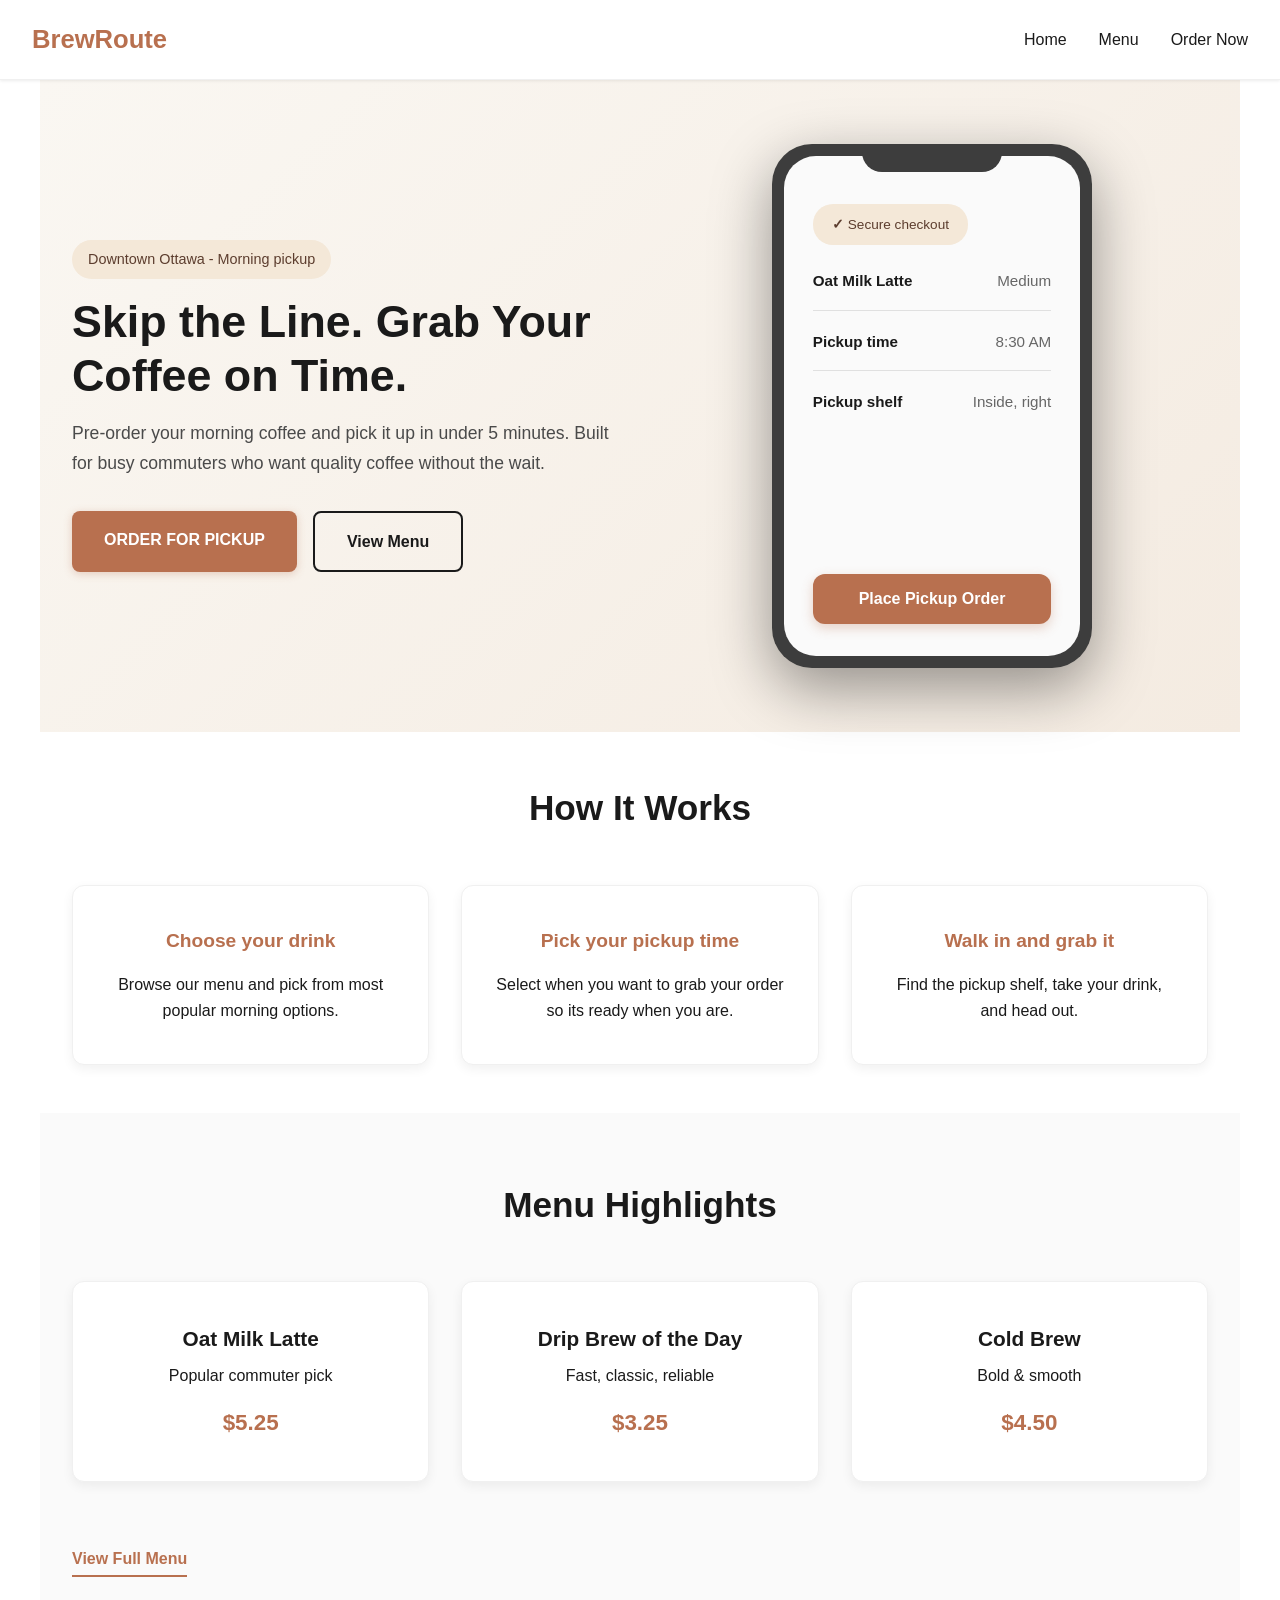
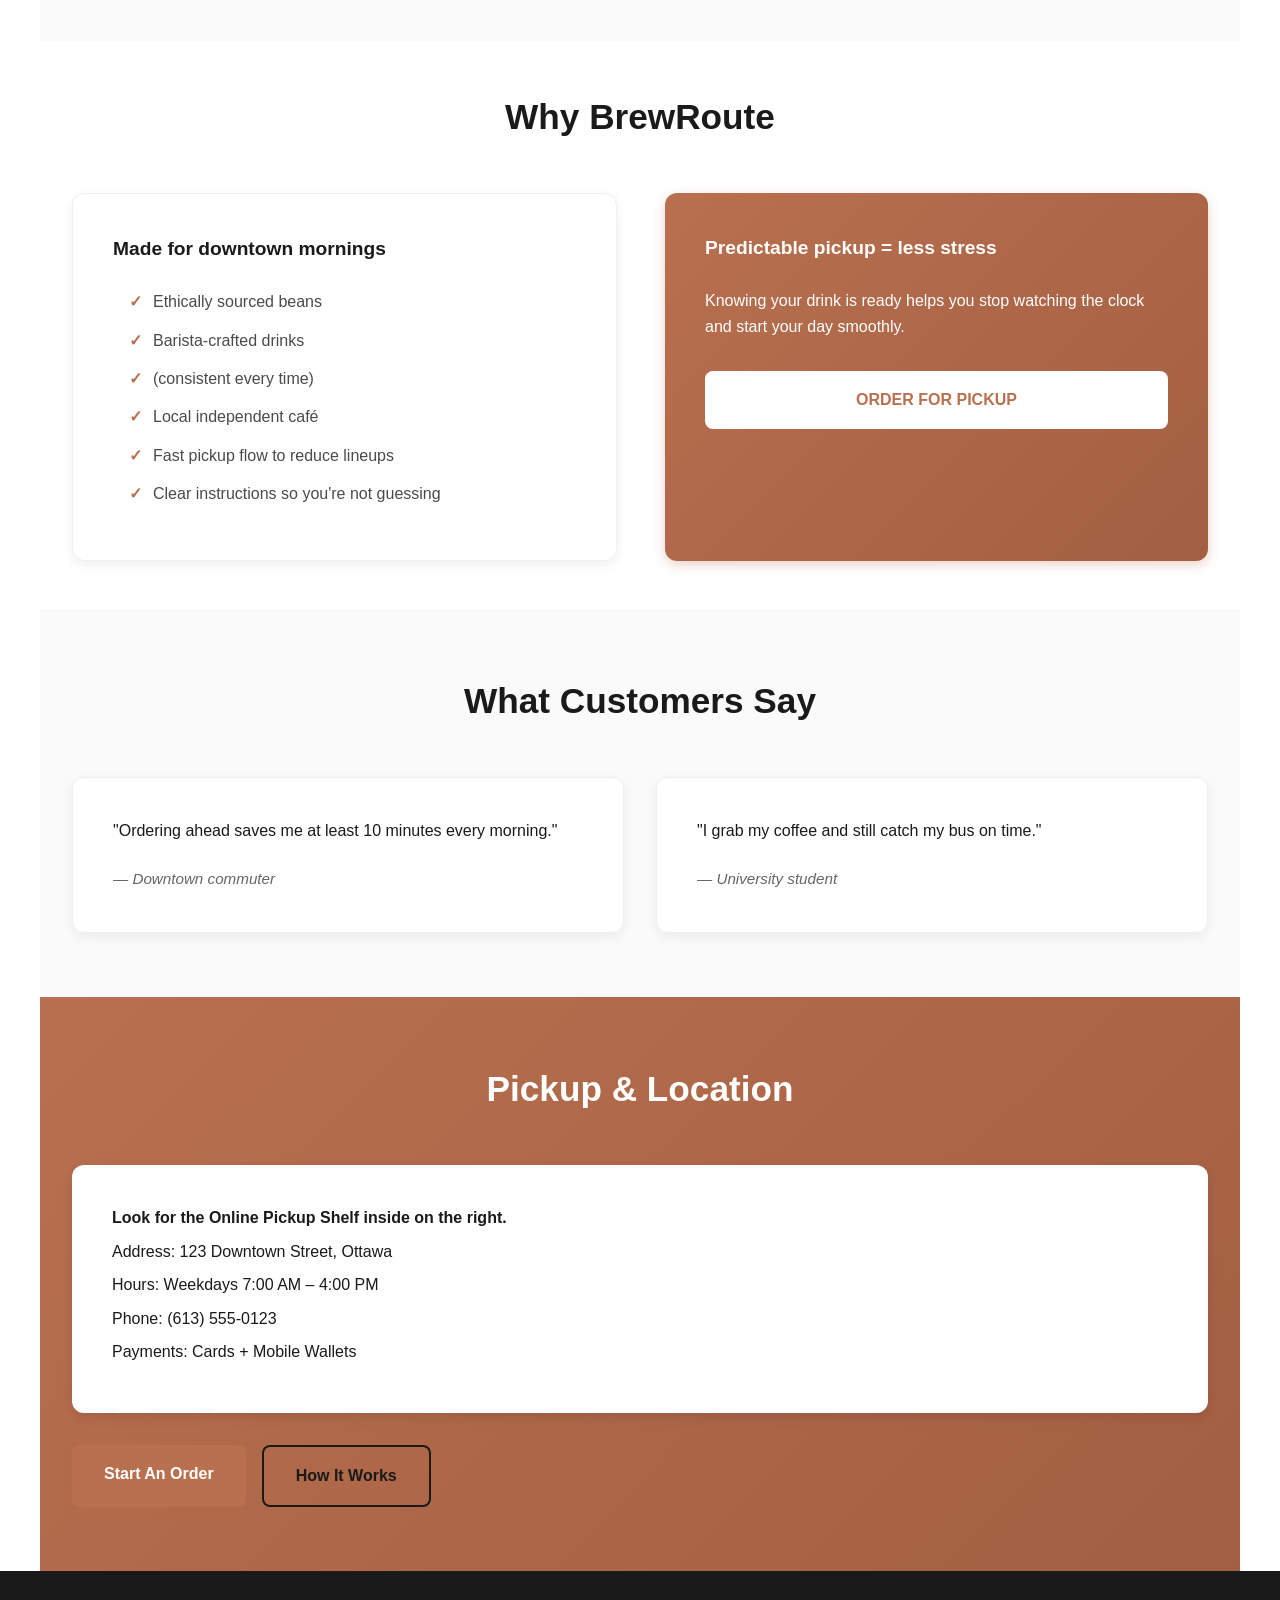
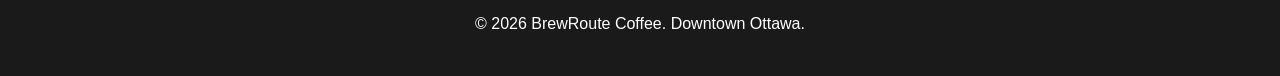
==== index.html @ 7d9546ca "Initial commit: BrewRoute Coffee website with responsive design" ====
<!DOCTYPE html>
<html lang="en">
<head>
    <meta charset="UTF-8">
    <meta name="viewport" content="width=device-width, initial-scale=1.0">
    <title>BrewRoute Coffee - Skip the Line</title>
    <link rel="stylesheet" href="style.css">
</head>
<body>
    <header>
        <nav>
            <div class="logo">BrewRoute</div>
            <ul class="nav-links">
                <li><a href="index.html">Home</a></li>
                <li><a href="menu.html">Menu</a></li>
                <li><a href="order.html">Order Now</a></li>
            </ul>
        </nav>
    </header>

    <main>
        <section class="hero">
            <div class="hero-content">
                <div class="hero-text">
                    <p class="location-tag">Downtown Ottawa - Morning pickup</p>
                    <h1>Skip the Line. Grab Your Coffee on Time.</h1>
                    <p class="hero-description">Pre-order your morning coffee and pick it up in under 5 minutes. Built for busy commuters who want quality coffee without the wait.</p>
                    <div class="hero-buttons">
                        <a href="order.html" class="btn-primary">ORDER FOR PICKUP</a>
                        <a href="menu.html" class="btn-secondary">View Menu</a>
                    </div>
                </div>
                <div class="hero-image">
                    <div class="phone-mockup">
                        <div class="phone-notch"></div>
                        <div class="phone-screen">
                            <div class="checkout-badge">
                                <span>✓</span> Secure checkout
                            </div>
                            <div class="order-details">
                                <div class="order-row">
                                    <span class="label">Oat Milk Latte</span>
                                    <span class="value">Medium</span>
                                </div>
                                <div class="order-row">
                                    <span class="label">Pickup time</span>
                                    <span class="value">8:30 AM</span>
                                </div>
                                <div class="order-row">
                                    <span class="label">Pickup shelf</span>
                                    <span class="value">Inside, right</span>
                                </div>
                            </div>
                            <button class="place-order-btn">Place Pickup Order</button>
                        </div>
                    </div>
                </div>
            </div>
        </section>

        <section class="how-it-works">
            <h2>How It Works</h2>
            <div class="steps">
                <div class="step">
                    <h3>Choose your drink</h3>
                    <p>Browse our menu and pick from most popular morning options.</p>
                </div>
                <div class="step">
                    <h3>Pick your pickup time</h3>
                    <p>Select when you want to grab your order so its ready when you are.</p>
                </div>
                <div class="step">
                    <h3>Walk in and grab it</h3>
                    <p>Find the pickup shelf, take your drink, and head out.</p>
                </div>
            </div>
        </section>

        <section class="menu-highlights">
            <h2>Menu Highlights</h2>
            <div class="menu-items">
                <div class="menu-item">
                    <h3>Oat Milk Latte</h3>
                    <p>Popular commuter pick</p>
                    <p class="price">$5.25</p>
                </div>
                <div class="menu-item">
                    <h3>Drip Brew of the Day</h3>
                    <p>Fast, classic, reliable</p>
                    <p class="price">$3.25</p>
                </div>
                <div class="menu-item">
                    <h3>Cold Brew</h3>
                    <p>Bold & smooth</p>
                    <p class="price">$4.50</p>
                </div>
            </div>
            <a href="menu.html" class="view-menu-link">View Full Menu</a>
        </section>

        <section class="why-brewroute">
            <h2>Why BrewRoute</h2>
            <div class="why-content">
                <div class="why-left">
                    <h3>Made for downtown mornings</h3>
                    <ul>
                        <li>Ethically sourced beans</li>
                        <li>Barista-crafted drinks</li>
                        <li>(consistent every time)</li>
                        <li>Local independent café</li>
                        <li>Fast pickup flow to reduce lineups</li>
                        <li>Clear instructions so you're not guessing</li>
                    </ul>
                </div>
                <div class="why-right">
                    <h3>Predictable pickup = less stress</h3>
                    <p>Knowing your drink is ready helps you stop watching the clock and start your day smoothly.</p>
                    <div class="order-callout">ORDER FOR PICKUP</div>
                </div>
            </div>
        </section>

        <section class="testimonials">
            <h2>What Customers Say</h2>
            <div class="testimonial-cards">
                <div class="testimonial">
                    <p>"Ordering ahead saves me at least 10 minutes every morning."</p>
                    <p class="author">— Downtown commuter</p>
                </div>
                <div class="testimonial">
                    <p>"I grab my coffee and still catch my bus on time."</p>
                    <p class="author">— University student</p>
                </div>
            </div>
        </section>

        <section class="pickup-location">
            <h2>Pickup & Location</h2>
            <div class="location-info">
                <p><strong>Look for the Online Pickup Shelf inside on the right.</strong></p>
                <p>Address: 123 Downtown Street, Ottawa</p>
                <p>Hours: Weekdays 7:00 AM – 4:00 PM</p>
                <p>Phone: (613) 555-0123</p>
                <p>Payments: Cards + Mobile Wallets</p>
            </div>
            <div class="location-buttons">
                <a href="order.html" class="btn-primary">Start An Order</a>
                <a href="#how-it-works" class="btn-secondary">How It Works</a>
            </div>
        </section>
    </main>

    <footer>
        <p>&copy; 2026 BrewRoute Coffee. Downtown Ottawa.</p>
    </footer>
</body>
</html>
---- style.css ----
* {
    margin: 0;
    padding: 0;
    box-sizing: border-box;
}

body {
    font-family: -apple-system, BlinkMacSystemFont, 'Segoe UI', Arial, sans-serif;
    line-height: 1.6;
    color: #1a1a1a;
}

header {
    background-color: #ffffff;
    padding: 1.2rem 2rem;
    position: sticky;
    top: 0;
    z-index: 100;
    box-shadow: 0 1px 3px rgba(0,0,0,0.08);
    border-bottom: 1px solid #f0f0f0;
}

nav {
    display: flex;
    justify-content: space-between;
    align-items: center;
}

.logo {
    font-size: 1.6rem;
    font-weight: 700;
    color: #b8704f;
}

.nav-links {
    display: flex;
    list-style: none;
    gap: 2rem;
}

.nav-links a {
    text-decoration: none;
    color: #1a1a1a;
    font-weight: 500;
    transition: color 0.3s ease;
}

.nav-links a:hover {
    color: #b8704f;
}

main {
    max-width: 1200px;
    margin: 0 auto;
}

.hero {
    background: linear-gradient(135deg, #faf7f2 0%, #f4ebe1 100%);
    padding: 4rem 2rem;
}

.hero-content {
    display: flex;
    gap: 2rem;
    align-items: center;
}

.hero-text {
    flex: 1;
}

.location-tag {
    background-color: #f4e8d8;
    color: #5c3d2e;
    padding: 0.5rem 1rem;
    display: inline-block;
    margin-bottom: 1rem;
    border-radius: 20px;
    font-size: 0.9rem;
    font-weight: 500;
}

.hero h1 {
    font-size: 2.8rem;
    margin-bottom: 1rem;
    color: #1a1a1a;
    font-weight: 700;
    line-height: 1.2;
}

.hero-description {
    margin-bottom: 2rem;
    font-size: 1.1rem;
    color: #4a4a4a;
    line-height: 1.7;
}

.hero-buttons {
    display: flex;
    gap: 1rem;
}

.btn-primary {
    background-color: #b8704f;
    color: white;
    padding: 1rem 2rem;
    text-decoration: none;
    border-radius: 8px;
    font-weight: 600;
    border: none;
    cursor: pointer;
    box-shadow: 0 2px 8px rgba(184, 112, 79, 0.3);
    transition: all 0.3s ease;
    display: inline-block;
}

.btn-primary:hover {
    background-color: #a35f42;
    box-shadow: 0 4px 12px rgba(184, 112, 79, 0.4);
    transform: translateY(-2px);
}

.btn-secondary {
    background-color: transparent;
    color: #1a1a1a;
    padding: 1rem 2rem;
    text-decoration: none;
    border-radius: 8px;
    font-weight: 600;
    border: 2px solid #1a1a1a;
    transition: all 0.3s ease;
    display: inline-block;
}

.btn-secondary:hover {
    background-color: #1a1a1a;
    color: white;
    transform: translateY(-2px);
}

.hero-image {
    flex: 1;
}

.phone-mockup {
    background-color: #3d3d3d;
    border-radius: 40px;
    padding: 12px;
    max-width: 320px;
    margin: 0 auto;
    box-shadow: 0 20px 60px rgba(0,0,0,0.4);
    position: relative;
}

.phone-notch {
    position: absolute;
    top: 0;
    left: 50%;
    transform: translateX(-50%);
    width: 140px;
    height: 28px;
    background-color: #3d3d3d;
    border-radius: 0 0 20px 20px;
    z-index: 10;
}

.phone-screen {
    background-color: #fafafa;
    border-radius: 32px;
    padding: 3rem 1.8rem 2rem 1.8rem;
    min-height: 500px;
    display: flex;
    flex-direction: column;
    gap: 1.5rem;
}

.checkout-badge {
    background-color: #f4e8d8;
    color: #5c3d2e;
    padding: 0.6rem 1.2rem;
    border-radius: 20px;
    font-size: 0.85rem;
    font-weight: 500;
    display: inline-block;
    align-self: flex-start;
}

.checkout-badge span {
    font-weight: bold;
}

.order-details {
    flex: 1;
    display: flex;
    flex-direction: column;
    gap: 1.2rem;
}

.order-row {
    display: flex;
    justify-content: space-between;
    align-items: center;
    padding-bottom: 1rem;
    border-bottom: 1px solid #e0e0e0;
}

.order-row:last-child {
    border-bottom: none;
}

.order-row .label {
    font-weight: 600;
    color: #1a1a1a;
    font-size: 0.95rem;
}

.order-row .value {
    color: #666;
    font-size: 0.95rem;
}

.place-order-btn {
    background-color: #b8704f;
    color: white;
    padding: 1rem;
    border-radius: 12px;
    font-weight: 600;
    border: none;
    cursor: pointer;
    font-size: 1rem;
    box-shadow: 0 4px 12px rgba(184, 112, 79, 0.3);
    transition: all 0.3s ease;
}

.place-order-btn:hover {
    background-color: #a35f42;
    transform: translateY(-2px);
    box-shadow: 0 6px 16px rgba(184, 112, 79, 0.4);
}

.how-it-works {
    padding: 3rem 2rem;
    background-color: #fff;
}

.how-it-works h2 {
    color: #1a1a1a;
    font-size: 2.2rem;
    margin-bottom: 3rem;
    font-weight: 700;
    text-align: center;
}

/* using flexbox for steps */
.steps {
    display: flex;
    gap: 2rem;
    justify-content: space-around;
}

.step {
    background-color: #ffffff;
    padding: 2.5rem 2rem;
    flex: 1;
    text-align: center;
    border-radius: 12px;
    box-shadow: 0 4px 12px rgba(0,0,0,0.06);
    border: 1px solid #f0f0f0;
    transition: all 0.3s ease;
}

.step:hover {
    box-shadow: 0 8px 24px rgba(0,0,0,0.1);
    transform: translateY(-5px);
}

.step h3 {
    margin-bottom: 1rem;
    color: #b8704f;
    font-weight: 600;
    font-size: 1.2rem;
}

.menu-highlights {
    padding: 4rem 2rem;
    background-color: #fafafa;
}

.menu-highlights h2 {
    color: #1a1a1a;
    font-size: 2.2rem;
    margin-bottom: 3rem;
    font-weight: 700;
    text-align: center;
}

/* using grid for menu items */
.menu-items {
    display: grid;
    grid-template-columns: repeat(3, 1fr);
    gap: 2rem;
    margin-bottom: 2rem;
}

.menu-item {
    background-color: #ffffff;
    padding: 2.5rem 2rem;
    text-align: center;
    border-radius: 12px;
    box-shadow: 0 4px 12px rgba(0,0,0,0.06);
    border: 1px solid #f0f0f0;
    transition: all 0.3s ease;
}

.menu-item:hover {
    transform: translateY(-8px);
    box-shadow: 0 8px 24px rgba(0,0,0,0.1);
}

.menu-item h3 {
    margin-bottom: 0.5rem;
    color: #1a1a1a;
    font-weight: 600;
    font-size: 1.3rem;
}

.price {
    font-weight: 700;
    color: #b8704f;
    font-size: 1.4rem;
    margin-top: 1rem;
}

.view-menu-link {
    display: inline-block;
    margin-top: 2rem;
    color: #b8704f;
    font-weight: 600;
    text-decoration: none;
    border-bottom: 2px solid #b8704f;
    padding-bottom: 4px;
    transition: all 0.3s ease;
}

.view-menu-link:hover {
    color: #a35f42;
    border-bottom-color: #a35f42;
}

.why-brewroute {
    padding: 3rem 2rem;
    background-color: #fff;
}

.why-brewroute h2 {
    color: #1a1a1a;
    font-size: 2.2rem;
    margin-bottom: 3rem;
    font-weight: 700;
    text-align: center;
}

.why-content {
    display: flex;
    gap: 3rem;
}

.why-left {
    flex: 1;
    background-color: #ffffff;
    padding: 2.5rem;
    border-radius: 12px;
    box-shadow: 0 4px 12px rgba(0,0,0,0.06);
    border: 1px solid #f0f0f0;
}

.why-left h3 {
    margin-bottom: 1.5rem;
    color: #1a1a1a;
    font-weight: 600;
    font-size: 1.2rem;
}

.why-left ul {
    list-style: none;
    padding-left: 1rem;
}

.why-left li {
    margin-bottom: 0.8rem;
    color: #4a4a4a;
    position: relative;
    padding-left: 1.5rem;
}

.why-left li:before {
    content: '✓';
    position: absolute;
    left: 0;
    color: #b8704f;
    font-weight: bold;
}

.why-right {
    flex: 1;
    background: linear-gradient(135deg, #b8704f 0%, #a35f42 100%);
    padding: 2.5rem;
    color: white;
    border-radius: 12px;
    box-shadow: 0 4px 12px rgba(184, 112, 79, 0.3);
}

.why-right h3 {
    margin-bottom: 1.5rem;
    font-weight: 600;
    font-size: 1.2rem;
}

.order-callout {
    background-color: white;
    color: #b8704f;
    padding: 1rem;
    text-align: center;
    margin-top: 2rem;
    font-weight: 600;
    border-radius: 8px;
    cursor: pointer;
    transition: all 0.3s ease;
}

.order-callout:hover {
    background-color: #f4e8d8;
    transform: scale(1.02);
}

.testimonials {
    padding: 4rem 2rem;
    background-color: #fafafa;
}

.testimonials h2 {
    color: #1a1a1a;
    font-size: 2.2rem;
    margin-bottom: 3rem;
    font-weight: 700;
    text-align: center;
}

.testimonial-cards {
    display: flex;
    gap: 2rem;
}

.testimonial {
    background-color: #ffffff;
    padding: 2.5rem;
    flex: 1;
    border-radius: 12px;
    box-shadow: 0 4px 12px rgba(0,0,0,0.06);
    border: 1px solid #f0f0f0;
    transition: all 0.3s ease;
}

.testimonial:hover {
    box-shadow: 0 8px 24px rgba(0,0,0,0.1);
    transform: translateY(-5px);
}

.author {
    margin-top: 1.5rem;
    font-style: italic;
    color: #666;
    font-size: 0.95rem;
}

.pickup-location {
    padding: 4rem 2rem;
    background: linear-gradient(135deg, #b8704f 0%, #a35f42 100%);
    color: white;
}

.pickup-location h2 {
    color: white;
    font-size: 2.2rem;
    margin-bottom: 3rem;
    font-weight: 700;
    text-align: center;
}

.location-info {
    background-color: #ffffff;
    color: #1a1a1a;
    padding: 2.5rem;
    margin-bottom: 2rem;
    border-radius: 12px;
    box-shadow: 0 4px 12px rgba(0,0,0,0.1);
}

.location-info p {
    margin-bottom: 0.5rem;
}

.location-buttons {
    display: flex;
    gap: 1rem;
}

footer {
    background-color: #1a1a1a;
    color: white;
    text-align: center;
    padding: 2.5rem;
}

.menu-page-hero {
    background: linear-gradient(135deg, #faf7f2 0%, #f4ebe1 100%);
    padding: 4rem 2rem;
    text-align: center;
}

.menu-page-hero h1 {
    font-size: 2.8rem;
    margin-bottom: 1rem;
    font-weight: 700;
    color: #1a1a1a;
}

.full-menu {
    padding: 3rem 2rem;
}

.menu-category {
    margin-bottom: 3rem;
}

.menu-category h2 {
    color: #1a1a1a;
    font-size: 1.8rem;
    margin-bottom: 2rem;
    font-weight: 700;
}

/* grid for menu cards */
.menu-grid {
    display: grid;
    grid-template-columns: repeat(auto-fit, minmax(250px, 1fr));
    gap: 2rem;
}

.menu-card {
    background-color: #ffffff;
    padding: 2rem;
    border-radius: 12px;
    box-shadow: 0 4px 12px rgba(0,0,0,0.06);
    border: 1px solid #f0f0f0;
    transition: all 0.3s ease;
}

.menu-card:hover {
    transform: translateY(-8px);
    box-shadow: 0 8px 24px rgba(0,0,0,0.1);
}

.menu-card h3 {
    margin-bottom: 0.5rem;
    color: #1a1a1a;
    font-weight: 600;
    font-size: 1.2rem;
}

.menu-cta {
    background-color: #fafafa;
    padding: 4rem 2rem;
    text-align: center;
}

.menu-cta h2 {
    margin-bottom: 2rem;
}

.order-page {
    padding: 3rem 2rem;
    max-width: 600px;
    margin: 0 auto;
}

.order-page h1 {
    font-size: 2.8rem;
    margin-bottom: 1rem;
    text-align: center;
    font-weight: 700;
    color: #1a1a1a;
}

.order-page > p {
    text-align: center;
    margin-bottom: 2rem;
}

.order-form {
    background-color: #ffffff;
    padding: 2.5rem;
    border-radius: 12px;
    box-shadow: 0 4px 12px rgba(0,0,0,0.08);
    border: 1px solid #f0f0f0;
}

.form-group {
    margin-bottom: 1.5rem;
}

.form-group label {
    display: block;
    margin-bottom: 0.5rem;
    font-weight: 600;
    color: #1a1a1a;
}

.form-group input,
.form-group select,
.form-group textarea {
    width: 100%;
    padding: 0.75rem;
    border: 2px solid #e0e0e0;
    border-radius: 8px;
    font-size: 1rem;
    transition: border-color 0.3s ease;
}

.form-group input:focus,
.form-group select:focus,
.form-group textarea:focus {
    outline: none;
    border-color: #b8704f;
}

.order-form button {
    width: 100%;
    font-size: 1.2rem;
    margin-top: 1rem;
}

/* media queries for phones */
@media (max-width: 768px) {
    header {
        padding: 1rem;
    }
    
    .nav-links {
        gap: 1rem;
    }
    
    .hero-content {
        flex-direction: column;
    }
    
    .hero h1 {
        font-size: 2rem;
    }
    
    .hero-buttons {
        flex-direction: column;
    }
    
    .btn-primary, .btn-secondary {
        width: 100%;
        text-align: center;
    }
    
    .phone-mockup {
        max-width: 280px;
    }
    
    .phone-screen {
        padding: 2.5rem 1.5rem 1.5rem 1.5rem;
        min-height: 450px;
    }
    
    .steps {
        flex-direction: column;
    }
    
    .menu-items {
        grid-template-columns: 1fr;
    }
    
    .why-content {
        flex-direction: column;
        gap: 1.5rem;
    }
    
    .testimonial-cards {
        flex-direction: column;
    }
    
    .location-buttons {
        flex-direction: column;
    }
}

@media (max-width: 480px) {
    .logo {
        font-size: 1.2rem;
    }
    
    .nav-links {
        gap: 0.5rem;
        font-size: 0.9rem;
    }
    
    .hero {
        padding: 2rem 1rem;
    }
    
    .hero h1 {
        font-size: 1.5rem;
    }
    
    .hero-description {
        font-size: 1rem;
    }
    
    .how-it-works h2, 
    .menu-highlights h2, 
    .why-brewroute h2, 
    .testimonials h2,
    .pickup-location h2 {
        font-size: 1.5rem;
        padding: 0.75rem 1.5rem;
    }
    
    .step {
        padding: 1.5rem;
    }
    
    .menu-item, .menu-card {
        padding: 1.5rem;
    }
    
    .phone-mockup {
        max-width: 200px;
    }
    
    .phone-screen {
        padding: 1.5rem 1rem;
    }
}
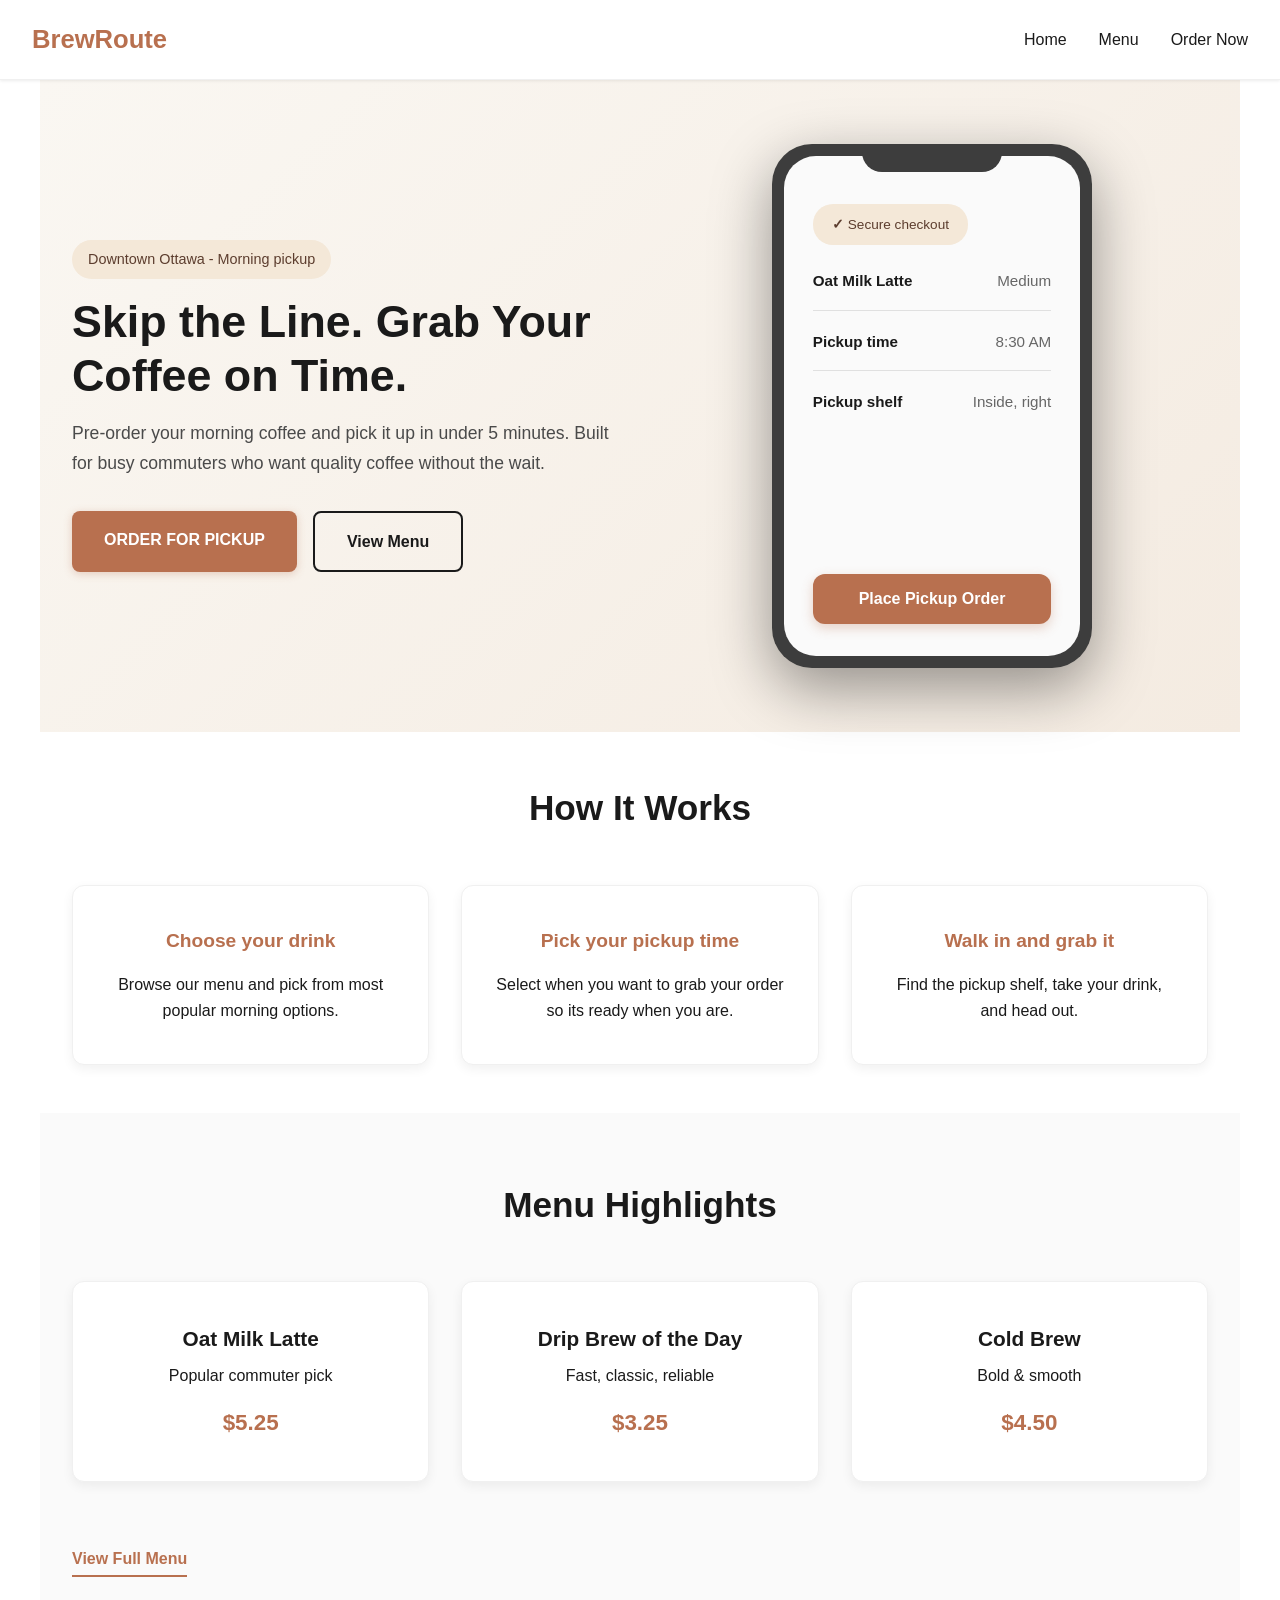
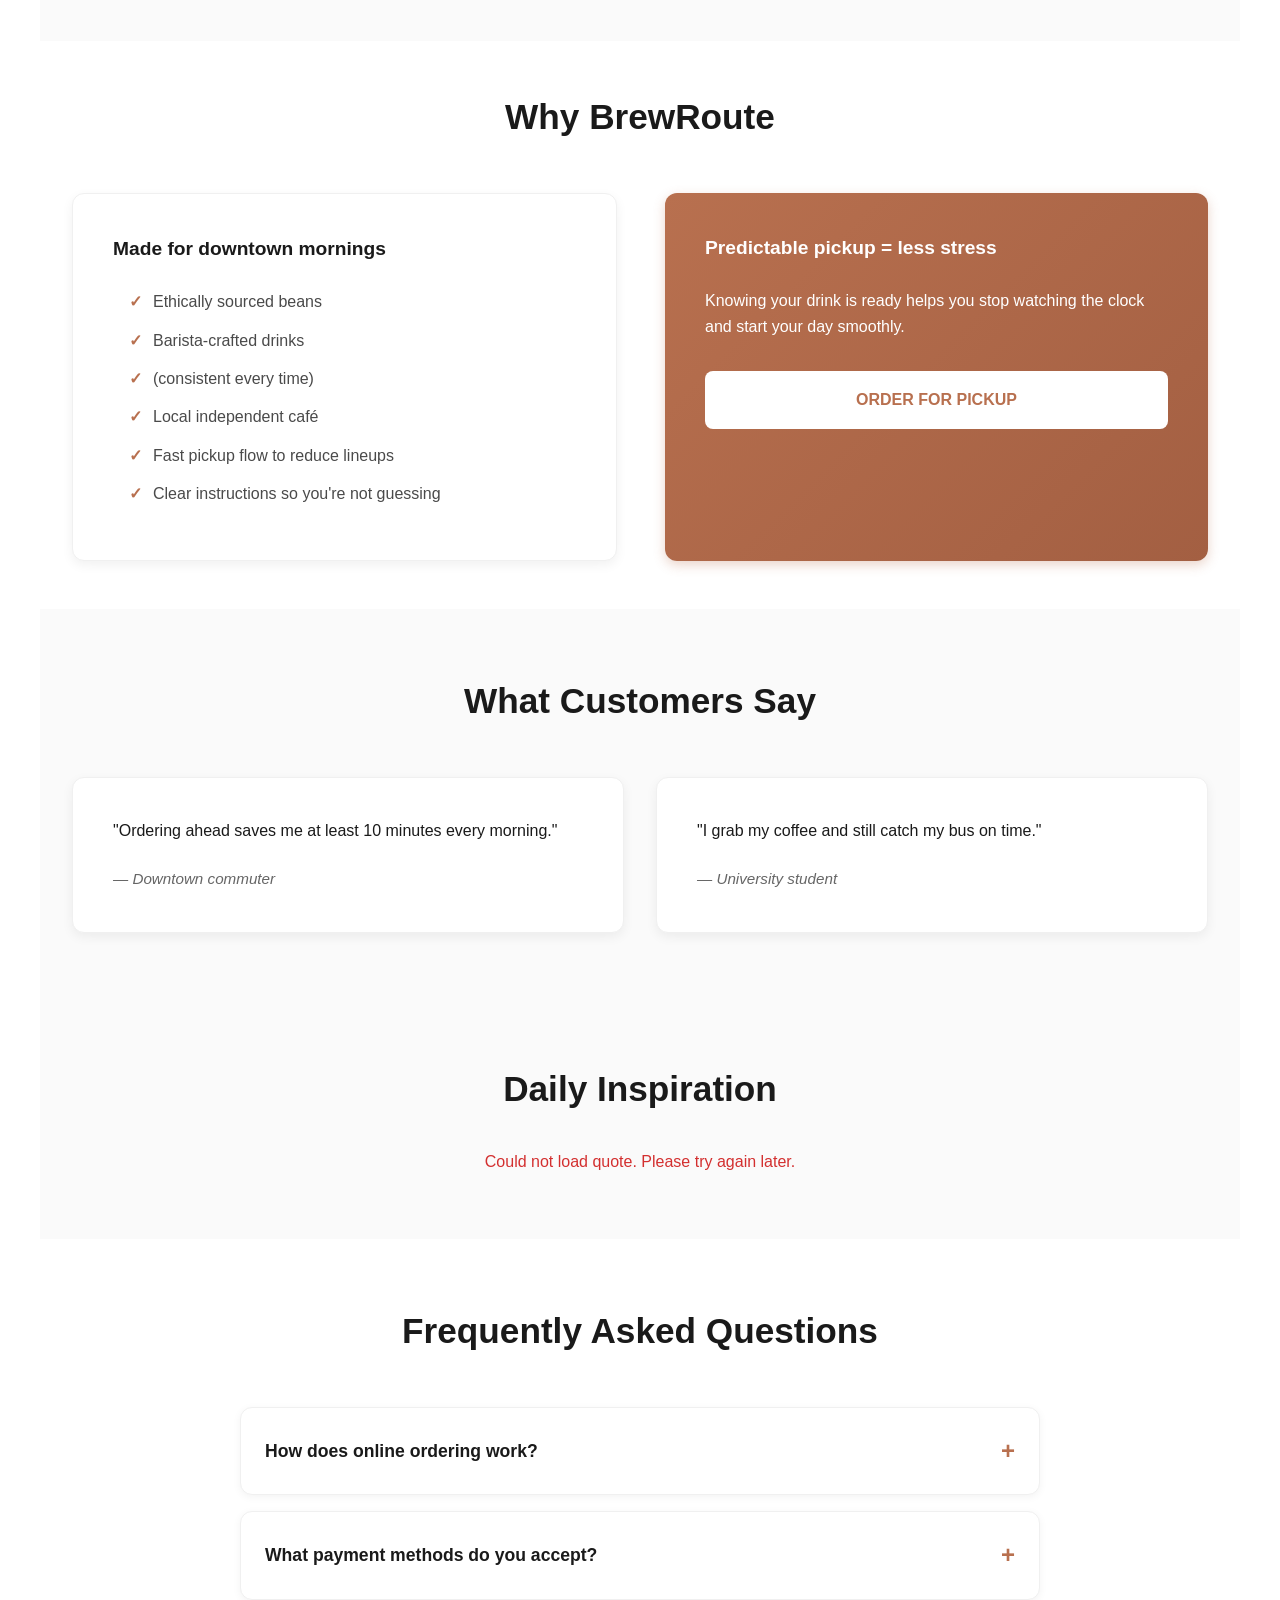
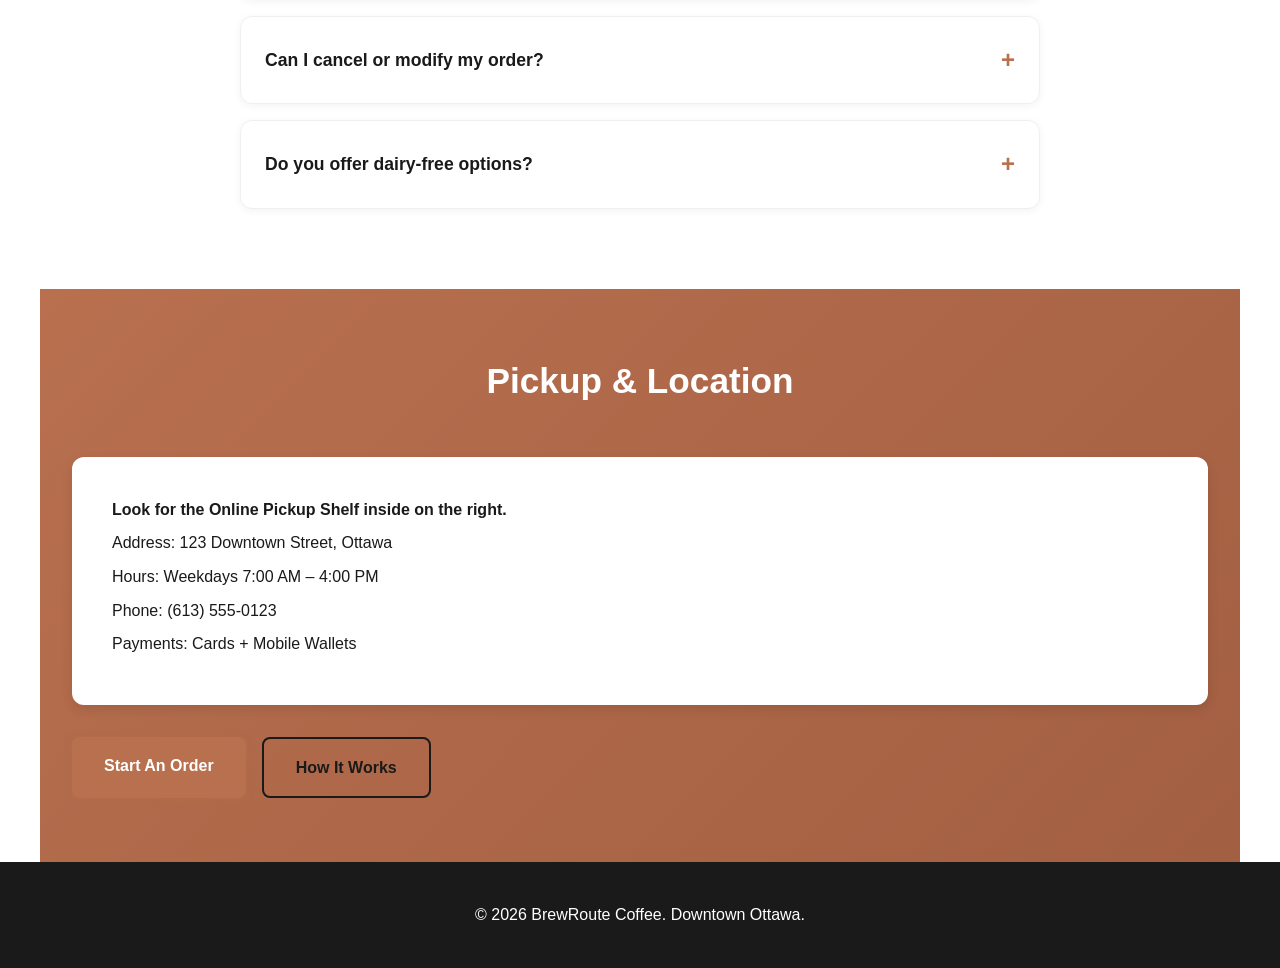
==== commit 48f16f49: "Add Assignment 3 interactive features: hamburger menu, form validation, back to top, dynamic renderi" ====
--- a/index.html
+++ b/index.html
@@ -10,6 +10,11 @@
     <header>
         <nav>
             <div class="logo">BrewRoute</div>
+            <button class="hamburger" aria-label="Toggle menu">
+                <span></span>
+                <span></span>
+                <span></span>
+            </button>
             <ul class="nav-links">
                 <li><a href="index.html">Home</a></li>
                 <li><a href="menu.html">Menu</a></li>
@@ -134,6 +139,53 @@
             </div>
         </section>
 
+        <section class="daily-inspiration">
+            <h2>Daily Inspiration</h2>
+            <div id="daily-quote"></div>
+        </section>
+
+        <section class="faq-section">
+            <h2>Frequently Asked Questions</h2>
+            <div class="accordion">
+                <div class="accordion-item">
+                    <div class="accordion-header">
+                        <h3>How does online ordering work?</h3>
+                        <span class="accordion-icon">+</span>
+                    </div>
+                    <div class="accordion-content">
+                        <p>Simply choose your drink from our menu, select a pickup time, and pay online. We'll have your order ready when you arrive.</p>
+                    </div>
+                </div>
+                <div class="accordion-item">
+                    <div class="accordion-header">
+                        <h3>What payment methods do you accept?</h3>
+                        <span class="accordion-icon">+</span>
+                    </div>
+                    <div class="accordion-content">
+                        <p>We accept all major credit cards, debit cards, Apple Pay, and Google Pay for online orders.</p>
+                    </div>
+                </div>
+                <div class="accordion-item">
+                    <div class="accordion-header">
+                        <h3>Can I cancel or modify my order?</h3>
+                        <span class="accordion-icon">+</span>
+                    </div>
+                    <div class="accordion-content">
+                        <p>Yes! You can modify or cancel your order up to 10 minutes before your selected pickup time.</p>
+                    </div>
+                </div>
+                <div class="accordion-item">
+                    <div class="accordion-header">
+                        <h3>Do you offer dairy-free options?</h3>
+                        <span class="accordion-icon">+</span>
+                    </div>
+                    <div class="accordion-content">
+                        <p>Absolutely! We offer oat milk, almond milk, and soy milk alternatives for all our espresso drinks.</p>
+                    </div>
+                </div>
+            </div>
+        </section>
+
         <section class="pickup-location">
             <h2>Pickup & Location</h2>
             <div class="location-info">
@@ -153,5 +205,9 @@
     <footer>
         <p>&copy; 2026 BrewRoute Coffee. Downtown Ottawa.</p>
     </footer>
+
+    <button id="back-to-top" aria-label="Back to top">↑</button>
+
+    <script src="script.js"></script>
 </body>
 </html>
--- a/style.css
+++ b/style.css
@@ -745,3 +745,264 @@
         padding: 1.5rem 1rem;
     }
 }
+
+/* hamburger menu */
+.hamburger {
+    display: none;
+    flex-direction: column;
+    background: none;
+    border: none;
+    cursor: pointer;
+    padding: 0.5rem;
+}
+
+.hamburger span {
+    width: 25px;
+    height: 3px;
+    background-color: #1a1a1a;
+    margin: 3px 0;
+    transition: 0.3s;
+}
+
+.hamburger.active span:nth-child(1) {
+    transform: rotate(-45deg) translate(-5px, 6px);
+}
+
+.hamburger.active span:nth-child(2) {
+    opacity: 0;
+}
+
+.hamburger.active span:nth-child(3) {
+    transform: rotate(45deg) translate(-5px, -6px);
+}
+
+@media (max-width: 768px) {
+    .hamburger {
+        display: flex;
+    }
+    
+    .nav-links {
+        position: fixed;
+        left: -100%;
+        top: 70px;
+        flex-direction: column;
+        background-color: #ffffff;
+        width: 100%;
+        text-align: center;
+        transition: 0.3s;
+        box-shadow: 0 10px 27px rgba(0,0,0,0.05);
+        padding: 2rem 0;
+    }
+    
+    .nav-links.active {
+        left: 0;
+    }
+    
+    .nav-links li {
+        margin: 1rem 0;
+    }
+}
+
+/* back to top button */
+#back-to-top {
+    position: fixed;
+    bottom: 30px;
+    right: 30px;
+    background-color: #b8704f;
+    color: white;
+    border: none;
+    border-radius: 50%;
+    width: 50px;
+    height: 50px;
+    font-size: 1.5rem;
+    cursor: pointer;
+    opacity: 0;
+    visibility: hidden;
+    transition: all 0.3s ease;
+    box-shadow: 0 4px 12px rgba(184, 112, 79, 0.3);
+    z-index: 999;
+}
+
+#back-to-top.show {
+    opacity: 1;
+    visibility: visible;
+}
+
+#back-to-top:hover {
+    background-color: #a35f42;
+    transform: translateY(-5px);
+}
+
+/* filter buttons */
+.filter-buttons {
+    display: flex;
+    gap: 1rem;
+    justify-content: center;
+    margin-top: 2rem;
+    flex-wrap: wrap;
+}
+
+.filter-btn {
+    padding: 0.75rem 1.5rem;
+    background-color: white;
+    border: 2px solid #e0e0e0;
+    border-radius: 8px;
+    cursor: pointer;
+    font-weight: 600;
+    transition: all 0.3s ease;
+}
+
+.filter-btn:hover {
+    border-color: #b8704f;
+    color: #b8704f;
+}
+
+.filter-btn.active {
+    background-color: #b8704f;
+    color: white;
+    border-color: #b8704f;
+}
+
+/* accordion */
+.faq-section {
+    padding: 4rem 2rem;
+    background-color: #fff;
+}
+
+.faq-section h2 {
+    color: #1a1a1a;
+    font-size: 2.2rem;
+    margin-bottom: 3rem;
+    font-weight: 700;
+    text-align: center;
+}
+
+.accordion {
+    max-width: 800px;
+    margin: 0 auto;
+}
+
+.accordion-item {
+    background-color: #ffffff;
+    border: 1px solid #f0f0f0;
+    border-radius: 12px;
+    margin-bottom: 1rem;
+    overflow: hidden;
+    box-shadow: 0 2px 8px rgba(0,0,0,0.05);
+}
+
+.accordion-header {
+    display: flex;
+    justify-content: space-between;
+    align-items: center;
+    padding: 1.5rem;
+    cursor: pointer;
+    transition: background-color 0.3s ease;
+}
+
+.accordion-header:hover {
+    background-color: #fafafa;
+}
+
+.accordion-header h3 {
+    margin: 0;
+    font-size: 1.1rem;
+    font-weight: 600;
+    color: #1a1a1a;
+}
+
+.accordion-icon {
+    font-size: 1.5rem;
+    font-weight: bold;
+    color: #b8704f;
+    transition: transform 0.3s ease;
+}
+
+.accordion-item.active .accordion-icon {
+    transform: rotate(45deg);
+}
+
+.accordion-content {
+    max-height: 0;
+    overflow: hidden;
+    transition: max-height 0.3s ease;
+}
+
+.accordion-item.active .accordion-content {
+    max-height: 200px;
+    padding: 0 1.5rem 1.5rem 1.5rem;
+}
+
+.accordion-content p {
+    margin: 0;
+    color: #4a4a4a;
+    line-height: 1.6;
+}
+
+/* form validation errors */
+.error-message {
+    color: #d32f2f;
+    font-size: 0.9rem;
+    margin-top: 0.5rem;
+}
+
+.success-message {
+    background-color: #4caf50;
+    color: white;
+    padding: 1rem;
+    border-radius: 8px;
+    margin-top: 1rem;
+    text-align: center;
+    font-weight: 600;
+}
+
+/* daily quote section */
+.daily-inspiration {
+    padding: 4rem 2rem;
+    background-color: #fafafa;
+}
+
+.daily-inspiration h2 {
+    color: #1a1a1a;
+    font-size: 2.2rem;
+    margin-bottom: 2rem;
+    font-weight: 700;
+    text-align: center;
+}
+
+#daily-quote {
+    max-width: 700px;
+    margin: 0 auto;
+    text-align: center;
+}
+
+#daily-quote blockquote {
+    background-color: white;
+    padding: 2.5rem;
+    border-radius: 12px;
+    box-shadow: 0 4px 12px rgba(0,0,0,0.06);
+    border-left: 4px solid #b8704f;
+}
+
+#daily-quote blockquote p {
+    font-size: 1.3rem;
+    font-style: italic;
+    color: #1a1a1a;
+    margin-bottom: 1rem;
+    line-height: 1.7;
+}
+
+#daily-quote blockquote footer {
+    color: #666;
+    font-size: 1rem;
+    font-style: normal;
+}
+
+#daily-quote .loading {
+    color: #666;
+    font-style: italic;
+}
+
+#daily-quote .error {
+    color: #d32f2f;
+}
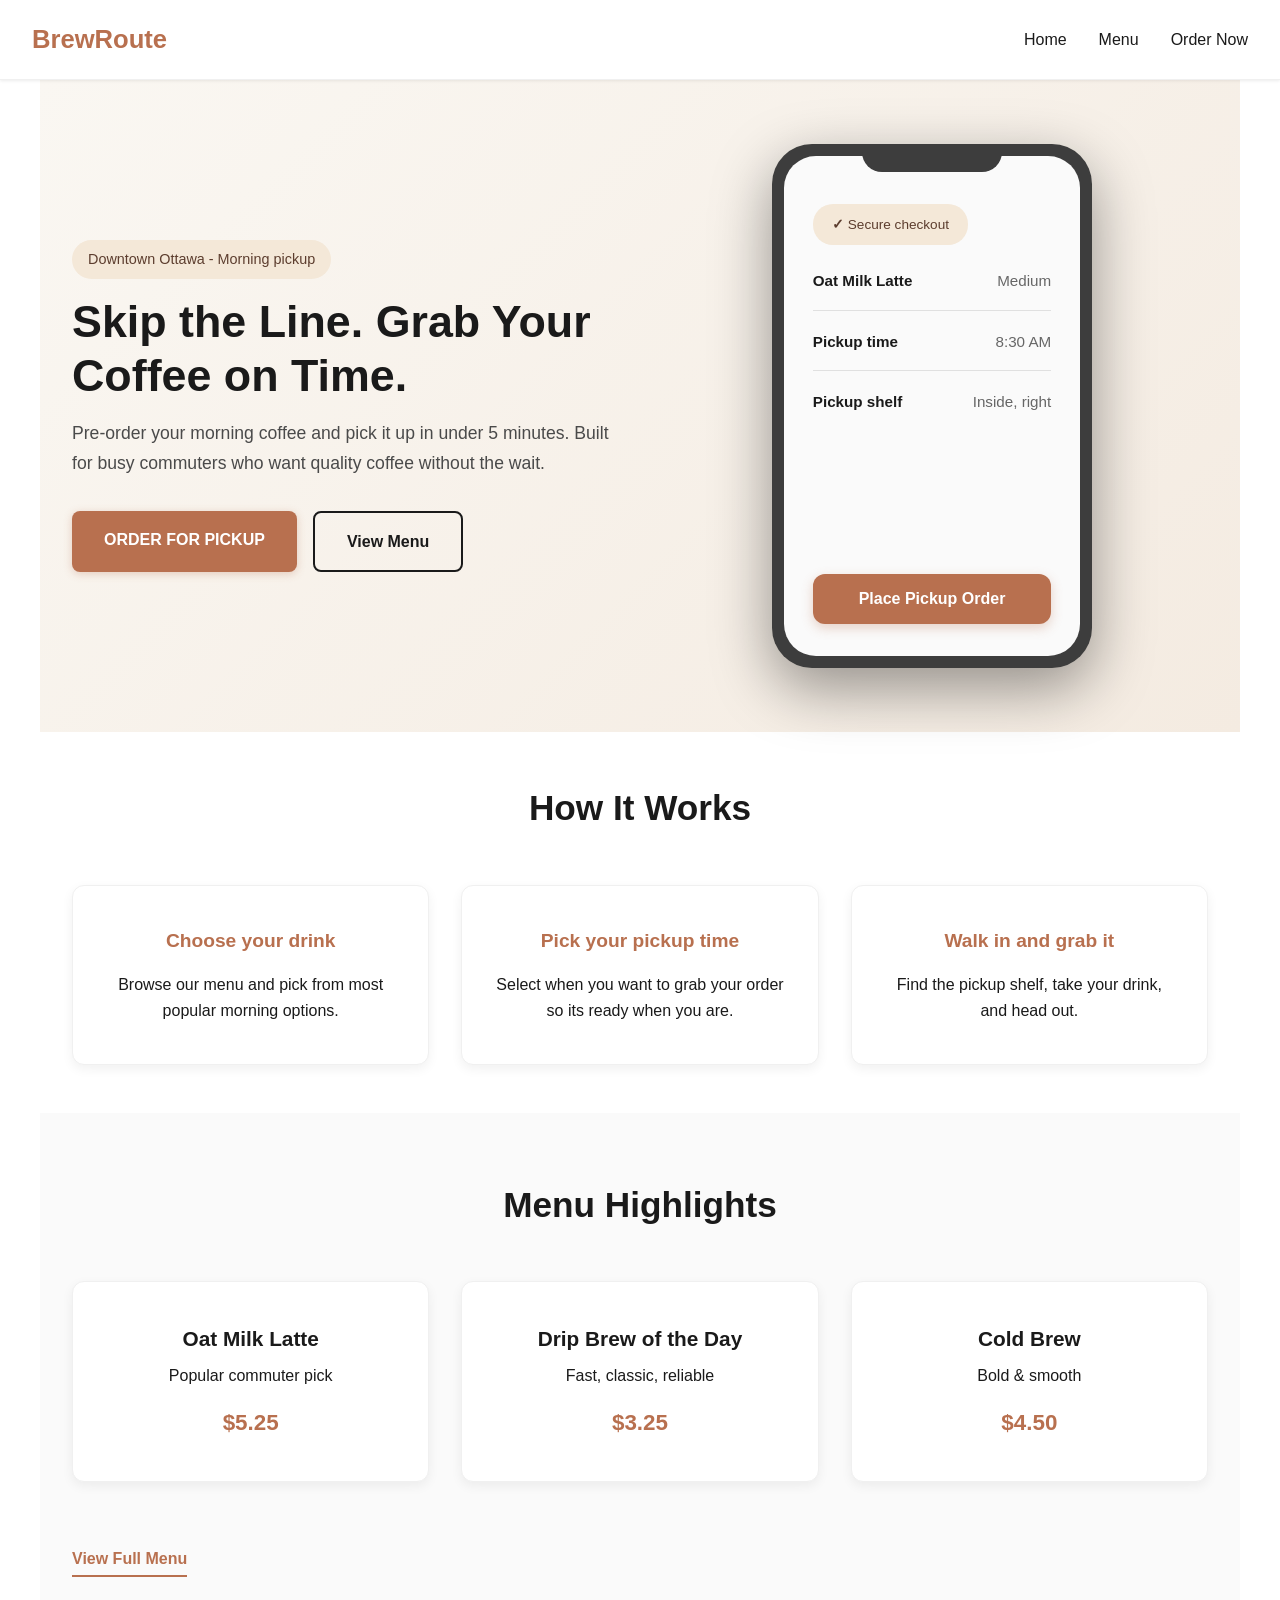
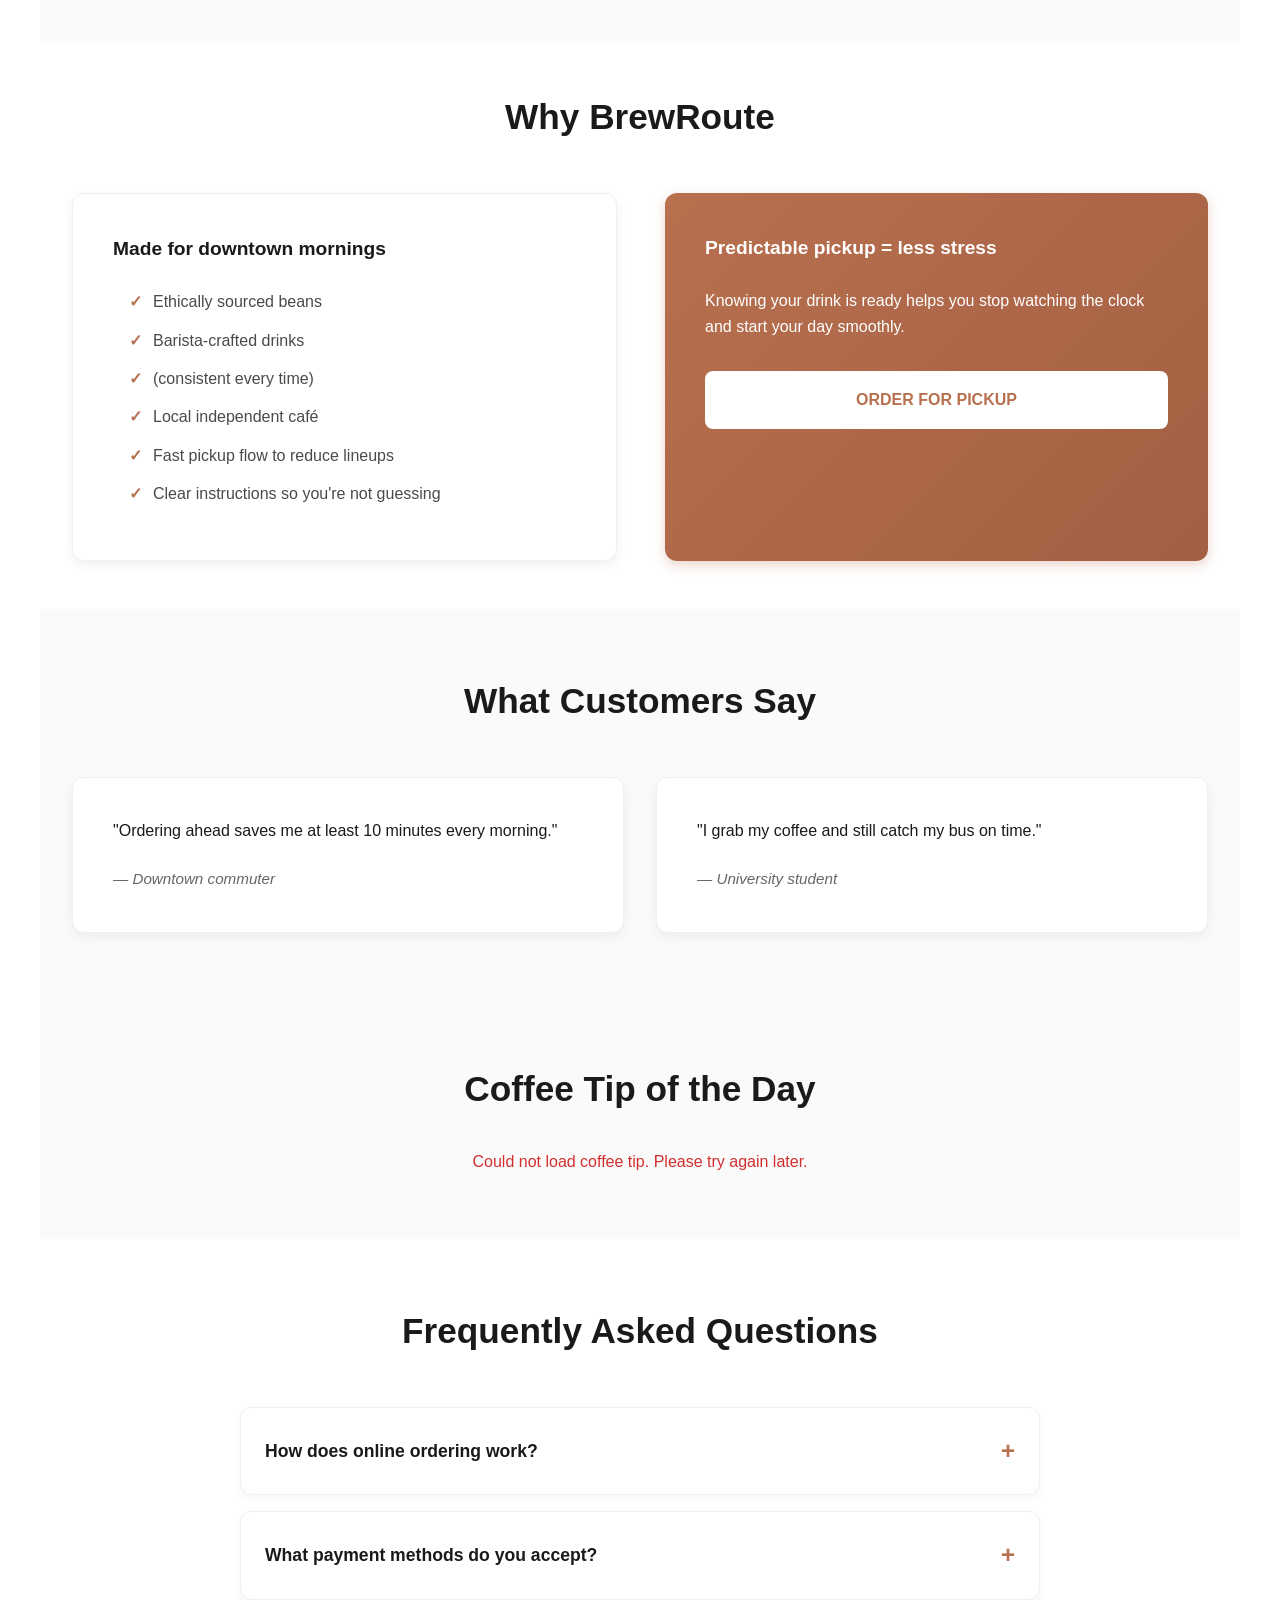
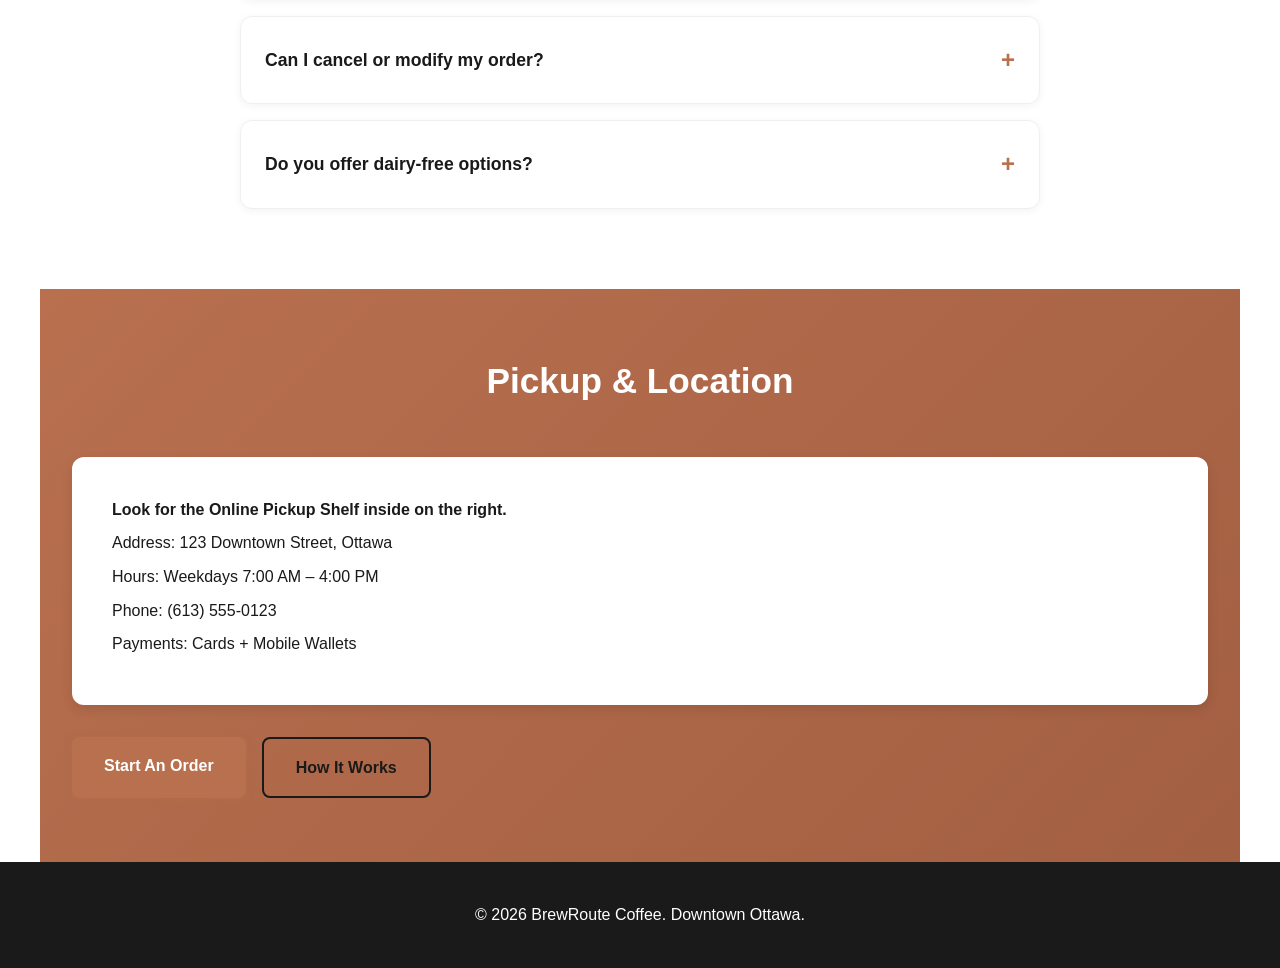
==== commit 242e93b6: "Add student-style comments to JavaScript and update README for coffee tips API" ====
--- a/index.html
+++ b/index.html
@@ -140,7 +140,7 @@
         </section>
 
         <section class="daily-inspiration">
-            <h2>Daily Inspiration</h2>
+            <h2>Coffee Tip of the Day</h2>
             <div id="daily-quote"></div>
         </section>
 
